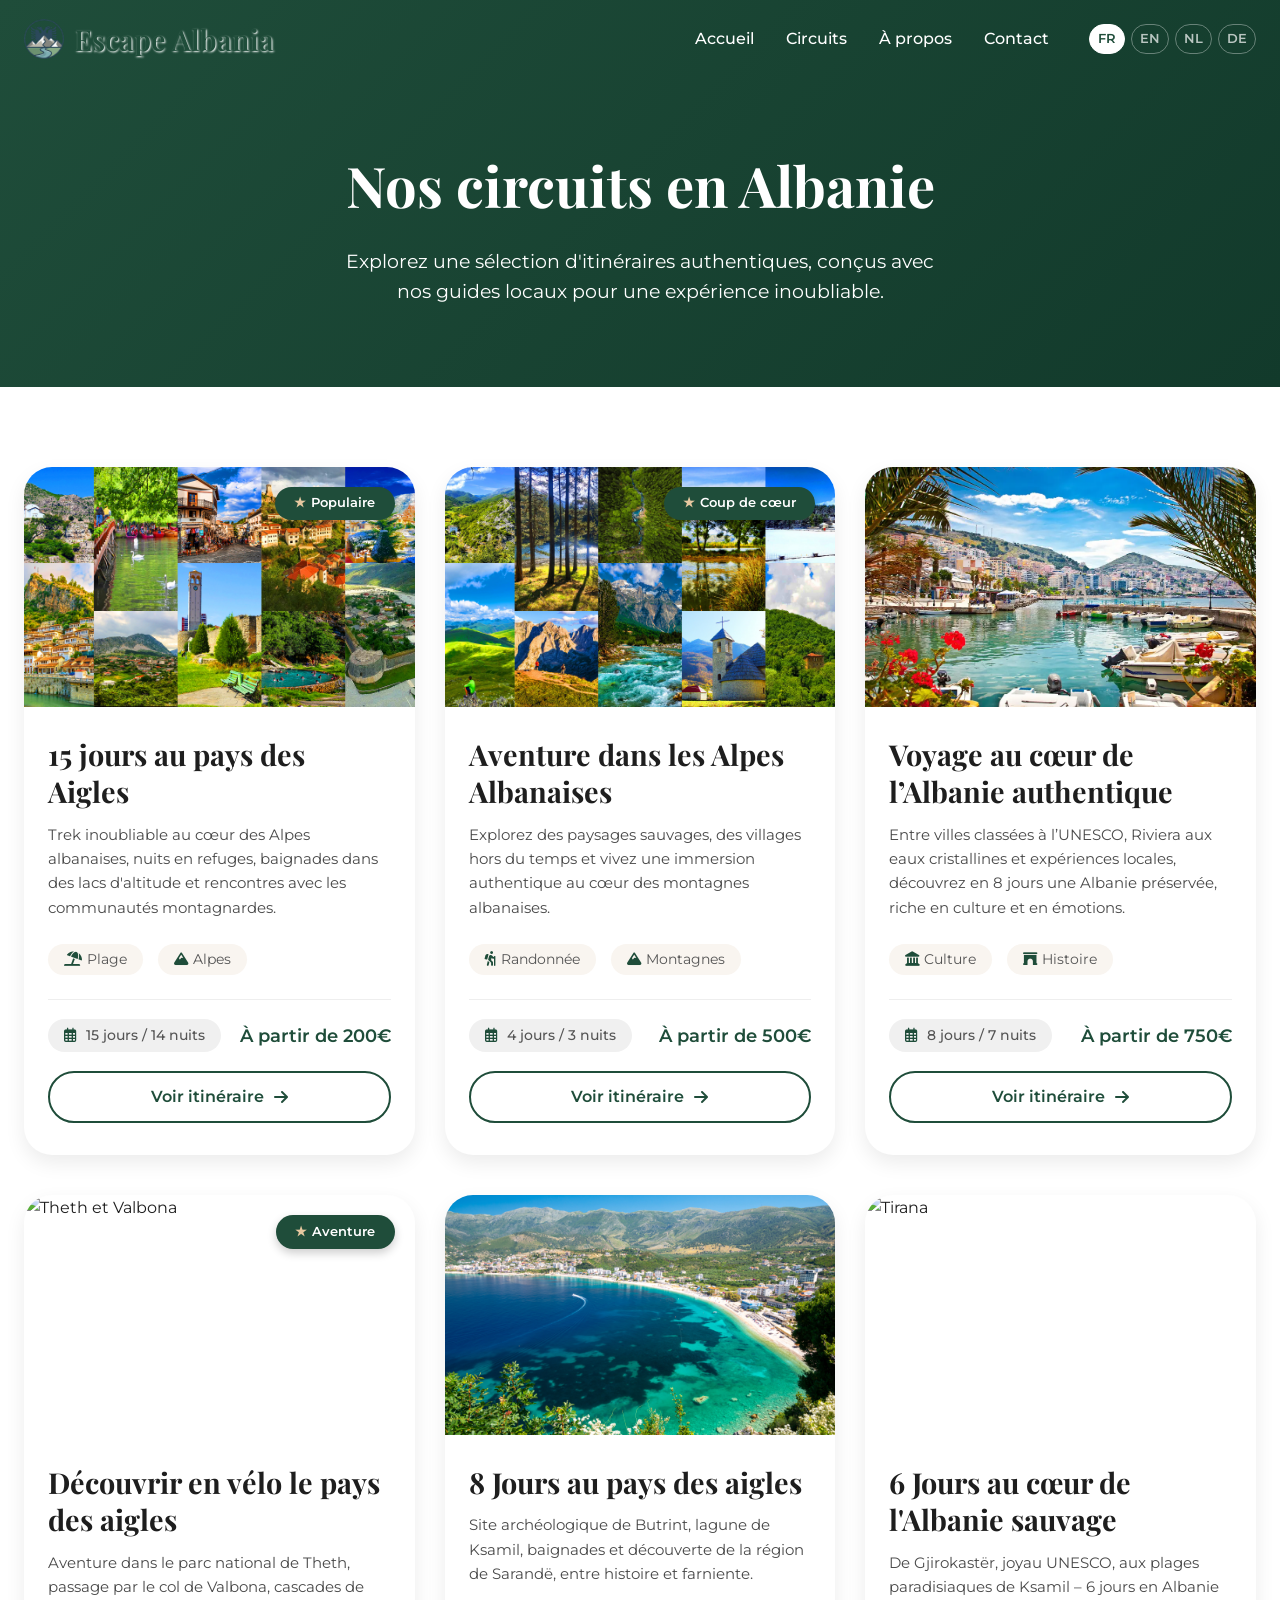
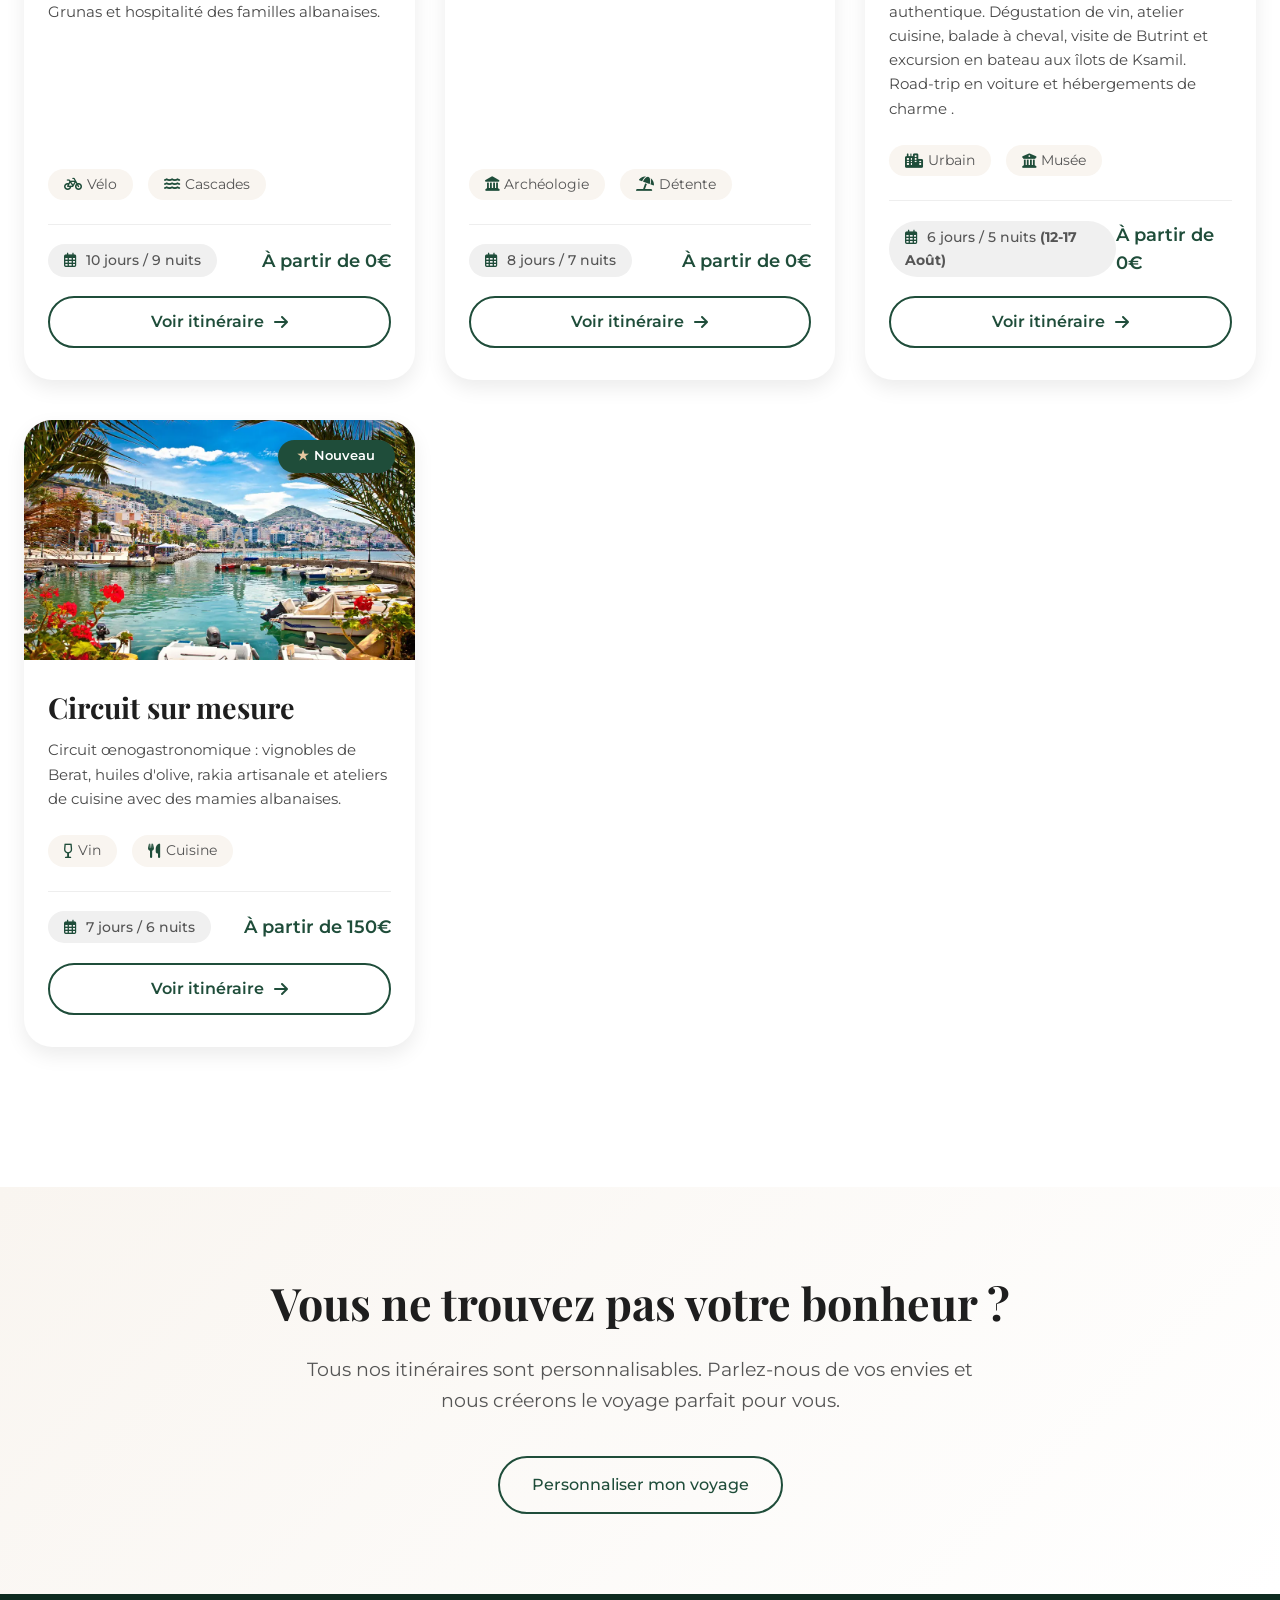
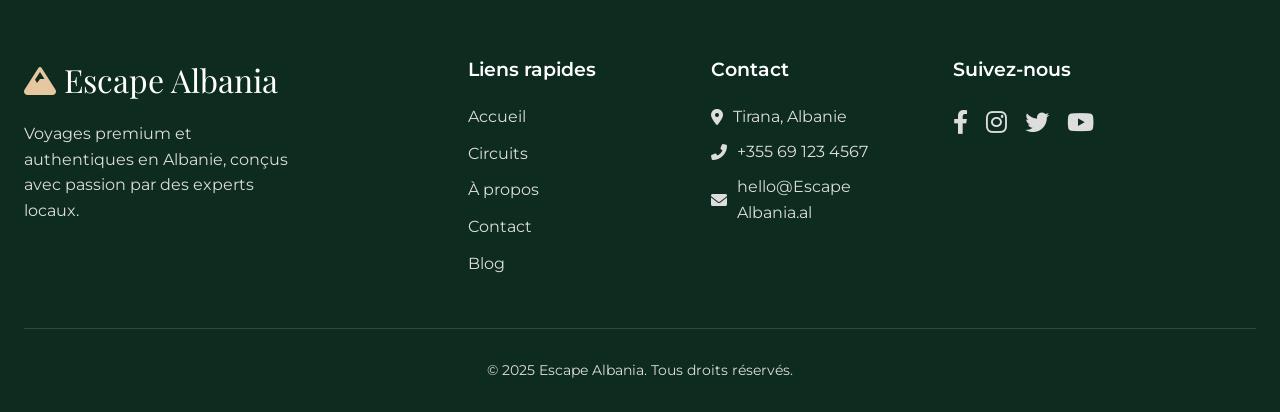
==== tours.html @ 84c11a6c "Add files via upload" ====
<!DOCTYPE html>
<html lang="fr">
<head>
  <meta charset="UTF-8">
  <meta name="viewport" content="width=device-width, initial-scale=1.0">
  <title>Tous nos circuits | Escape Albania</title>
  <link rel="icon" type="image/x-icon" href="assets/icons/logo.png">
  <meta name="description" content="Découvrez tous les circuits Escape Albania : Alpes albanaises, riviera, trésors UNESCO, et itinéraires sur mesure.">
  <!-- Google Fonts -->
  <link rel="preconnect" href="https://fonts.googleapis.com">
  <link rel="preconnect" href="https://fonts.gstatic.com" crossorigin>
  <link href="https://fonts.googleapis.com/css2?family=Playfair+Display:wght@400;500;700&family=Montserrat:wght@300;400;500;600&display=swap" rel="stylesheet">
  <!-- Font Awesome -->
  <link rel="stylesheet" href="https://cdnjs.cloudflare.com/ajax/libs/font-awesome/6.0.0-beta3/css/all.min.css">
  <!-- CSS kryesore per navbar dhe footer -->
  <link rel="stylesheet" href="css/style.css">
  <!-- CSS specifike per faqen e tours -->
  <link rel="stylesheet" href="css/tours.css">
</head>
<body>
  <!-- NAVBAR (identike me faqen kryesore) -->
  <header class="navbar js-navbar">
    <div class="navbar__container">
      <div class="navbar__logo">
        <img src="assets/icons/logo.png" alt="Logo Escape Albania" class="navbar__logo-img">
        <a href="index.html" class="navbar__name">Escape Albania</a>
      </div>

      <!-- Hamburger (mobile) -->
      <button class="navbar__hamburger js-hamburger" aria-label="Menu" aria-expanded="false">
        <span class="navbar__hamburger-line"></span>
        <span class="navbar__hamburger-line"></span>
        <span class="navbar__hamburger-line"></span>
      </button>

      <!-- Collapsible menu -->
      <div class="navbar__collapse js-nav-collapse">
        <nav class="navbar__center" aria-label="Navigation principale">
          <ul class="navbar__menu">
            <li><a href="index.html" class="navbar__link">Accueil</a></li>
            <li><a href="tours.html" class="navbar__link active">Circuits</a></li>
            <li><a href="index.html#about" class="navbar__link">À propos</a></li>
            <li><a href="index.html#contact" class="navbar__link">Contact</a></li>
          </ul>
        </nav>

        <div class="navbar__right">
          <div class="navbar__lang">
            <span class="lang-switcher__item active">FR</span>
            <span class="lang-switcher__item">EN</span>
            <span class="lang-switcher__item">NL</span>
            <span class="lang-switcher__item">DE</span>
          </div>
        </div>
      </div>
    </div>
  </header>

  <main>
    <!-- Page Header - Hero i vogel per faqen e tours -->
    <div class="page-header">
      <div class="container">
        <h1>Nos circuits en Albanie</h1>
        <p>Explorez une sélection d'itinéraires authentiques, conçus avec nos guides locaux pour une expérience inoubliable.</p>
      </div>
    </div>

    <!-- Tours Grid - Te gjitha circuitet -->
    <section class="tours-section">
      <div class="container">
        <div class="tours-grid">
          
          <!-- Circuit 1 -->
          <article class="tour-card">
            <div class="tour-card__image">
              <img src="assets/images/card1.jpg" alt="Alpes albanaises" loading="lazy">
              <div class="tour-card__badge">Populaire</div>
            </div>
            <div class="tour-card__content">
              <h2 class="tour-card__title">15 jours au pays des Aigles</h2>
              <p class="tour-card__desc">Trek inoubliable au cœur des Alpes albanaises, nuits en refuges, baignades dans des lacs d'altitude et rencontres avec les communautés montagnardes.</p>
              <div class="tour-card__features">
                <span><i class="fas fa-umbrella-beach"></i> Plage</span>
                <span><i class="fas fa-mountain"></i> Alpes</span>
              </div>
              <div class="tour-card__meta">
                <span class="tour-card__duration"><i class="far fa-calendar-alt"></i> 15 jours / 14 nuits</span>
                <span class="tour-card__price">À partir de 200€</span>
              </div>
              <a href="tours-details/15jour.html" class="tour-card__btn">
                Voir itinéraire <i class="fas fa-arrow-right"></i>
              </a>
            </div>
          </article>

          <!-- Circuit 2 -->
          <article class="tour-card">
            <div class="tour-card__image">
              <img src="assets/images/card2.jpg" alt="Riviera albanaise" loading="lazy">
              <div class="tour-card__badge">Coup de cœur</div>
            </div>
            <div class="tour-card__content">
              <h2 class="tour-card__title">Aventure dans les Alpes Albanaises</h2>
              <p class="tour-card__desc">Explorez des paysages sauvages, des villages hors du temps et vivez une immersion authentique au cœur des montagnes albanaises.</p>
              <div class="tour-card__features">
                <span><i class="fas fa-hiking"></i> Randonnée</span>
                <span><i class="fas fa-mountain"></i> Montagnes</span>
              </div>
              <div class="tour-card__meta">
                <span class="tour-card__duration"><i class="far fa-calendar-alt"></i> 4 jours / 3 nuits</span>
                <span class="tour-card__price">À partir de 500€</span>
              </div>
              <a href="/tours-details/4jour.html" class="tour-card__btn">
                Voir itinéraire <i class="fas fa-arrow-right"></i>
              </a>
            </div>
          </article>

          <!-- Circuit 3 -->
          <article class="tour-card">
            <div class="tour-card__image">
              <img src="assets/images/card3.webp" alt="Berat UNESCO" loading="lazy">
            </div>
            <div class="tour-card__content">
              <h2 class="tour-card__title">Voyage au cœur de l’Albanie authentique</h2>
              <p class="tour-card__desc">Entre villes classées à l’UNESCO, Riviera aux eaux cristallines et
                    expériences locales, découvrez en 8 jours une Albanie préservée, riche en culture et en
                    émotions.</p>
              <div class="tour-card__features">
                <span><i class="fas fa-landmark"></i> Culture</span>
                <span><i class="fas fa-archway"></i> Histoire</span>
              </div>
              <div class="tour-card__meta">
                <span class="tour-card__duration"><i class="far fa-calendar-alt"></i> 8 jours / 7 nuits</span>
                <span class="tour-card__price">À partir de 750€</span>
              </div>
              <a href="/tours-details/8jour.html" class="tour-card__btn">
                Voir itinéraire <i class="fas fa-arrow-right"></i>
              </a>
            </div>
          </article>

          <!-- Circuit 4 -->
          <article class="tour-card">
            <div class="tour-card__image">
              <img src="https://albaniaturism.com/wp-content/uploads/2025/08/Albania-Cycling-Tours-1.webp" alt="Theth et Valbona" loading="lazy">
              <div class="tour-card__badge">Aventure</div>
            </div>
            <div class="tour-card__content">
              <h2 class="tour-card__title">Découvrir en vélo le pays des aigles</h2>
              <p class="tour-card__desc">Aventure dans le parc national de Theth, passage par le col de Valbona, cascades de Grunas et hospitalité des familles albanaises.</p>
              <div class="tour-card__features">
                <span><i class="fas fa-bicycle"></i> Vélo</span>
                <span><i class="fas fa-water"></i> Cascades</span>
              </div>
              <div class="tour-card__meta">
                <span class="tour-card__duration"><i class="far fa-calendar-alt"></i> 10 jours / 9 nuits</span>
                <span class="tour-card__price">À partir de 0€</span>
              </div>
              <a href="/tours-details/10jour-velo.html" class="tour-card__btn">
                Voir itinéraire <i class="fas fa-arrow-right"></i>
              </a>
            </div>
          </article>

          <!-- Circuit 5 -->
          <article class="tour-card">
            <div class="tour-card__image">
              <img src="assets/images/albania-header.jpg" alt="Butrint" loading="lazy">
            </div>
            <div class="tour-card__content">
              <h2 class="tour-card__title">8 Jours au pays des aigles</h2>
              <p class="tour-card__desc">Site archéologique de Butrint, lagune de Ksamil, baignades et découverte de la région de Sarandë, entre histoire et farniente.</p>
              <div class="tour-card__features">
                <span><i class="fas fa-landmark"></i> Archéologie</span>
                <span><i class="fas fa-umbrella-beach"></i> Détente</span>
              </div>
              <div class="tour-card__meta">
                <span class="tour-card__duration"><i class="far fa-calendar-alt"></i> 8 jours / 7 nuits</span>
                <span class="tour-card__price">À partir de 0€</span>
              </div>
              <a href="/tours-details/8jours-aigles.html" class="tour-card__btn">
                Voir itinéraire <i class="fas fa-arrow-right"></i>
              </a>
            </div>
          </article>

          <!-- Circuit 6 -->
          <article class="tour-card">
            <div class="tour-card__image">
              <img src="https://images.unsplash.com/photo-1614095282369-38e7ae9a9077?ixlib=rb-4.0.3&auto=format&fit=crop&w=2070&q=80" alt="Tirana" loading="lazy">
            </div>
            <div class="tour-card__content">
              <h2 class="tour-card__title">6 Jours au cœur de l'Albanie sauvage</h2>
              <p class="tour-card__desc">De Gjirokastër, joyau UNESCO, aux plages paradisiaques de Ksamil – 6 jours en Albanie authentique. Dégustation de vin, atelier cuisine, balade à cheval, visite de Butrint et excursion en bateau aux îlots de Ksamil. Road-trip en voiture et hébergements de charme .</p>
              <div class="tour-card__features">
                <span><i class="fas fa-city"></i> Urbain</span>
                <span><i class="fas fa-museum"></i> Musée</span>
              </div>
              <div class="tour-card__meta">
                <span class="tour-card__duration"><i class="far fa-calendar-alt"></i> 6 jours / 5 nuits <strong>(12-17 Août)</strong></span>
                <span class="tour-card__price">À partir de 0€</span>
              </div>
              <a href="/tours-details/6jours-savuage.html" class="tour-card__btn">
                Voir itinéraire <i class="fas fa-arrow-right"></i>
              </a>
            </div>
          </article>

          <!-- Circuit 7  -->
          <article class="tour-card">
            <div class="tour-card__image">
              <img src="assets/images/card3.webp" alt="Gastronomie albanaise" loading="lazy">
              <div class="tour-card__badge">Nouveau</div>
            </div>
            <div class="tour-card__content">
              <h2 class="tour-card__title">Circuit sur mesure</h2>
              <p class="tour-card__desc">Circuit œnogastronomique : vignobles de Berat, huiles d'olive, rakia artisanale et ateliers de cuisine avec des mamies albanaises.</p>
              <div class="tour-card__features">
                <span><i class="fas fa-wine-glass-alt"></i> Vin</span>
                <span><i class="fas fa-utensils"></i> Cuisine</span>
              </div>
              <div class="tour-card__meta">
                <span class="tour-card__duration"><i class="far fa-calendar-alt"></i> 7 jours / 6 nuits</span>
                <span class="tour-card__price">À partir de 150€</span>
              </div>
              <a href="/tours-details/13jours.html" class="tour-card__btn">
                Voir itinéraire <i class="fas fa-arrow-right"></i>
              </a>
            </div>
          </article>
      </div>
    </section>

    <!-- CTA Section -->
    <section class="cta-section">
      <div class="container">
        <h2>Vous ne trouvez pas votre bonheur ?</h2>
        <p>Tous nos itinéraires sont personnalisables. Parlez-nous de vos envies et nous créerons le voyage parfait pour vous.</p>
        <div class="cta-buttons">
          <a href="#" class="btn btn--outline-dark">Personnaliser mon voyage</a>
        </div>
      </div>
    </section>
  </main>

  <!-- FOOTER -->
  <footer class="footer">
    <div class="container">
      <div class="footer__grid">
        <div class="footer__col">
          <div class="footer__brand">
            <i class="fas fa-mountain"></i> Escape Albania
          </div>
          <p class="footer__desc">Voyages premium et authentiques en Albanie, conçus avec passion par des experts locaux.</p>
        </div>
        <div class="footer__col">
          <h4 class="footer__title">Liens rapides</h4>
          <ul class="footer__links">
            <li><a href="index.html">Accueil</a></li>
            <li><a href="tours.html">Circuits</a></li>
            <li><a href="index.html#about">À propos</a></li>
            <li><a href="index.html#contact">Contact</a></li>
            <li><a href="#">Blog</a></li>
          </ul>
        </div>
        <div class="footer__col">
          <h4 class="footer__title">Contact</h4>
          <address>
            <p><i class="fas fa-map-marker-alt"></i> Tirana, Albanie</p>
            <p><i class="fas fa-phone-alt"></i> +355 69 123 4567</p>
            <p><i class="fas fa-envelope"></i> hello@Escape Albania.al</p>
          </address>
        </div>
        <div class="footer__col">
          <h4 class="footer__title">Suivez-nous</h4>
          <div class="footer__social">
            <a href="#" aria-label="Facebook"><i class="fab fa-facebook-f"></i></a>
            <a href="#" aria-label="Instagram"><i class="fab fa-instagram"></i></a>
            <a href="#" aria-label="Twitter"><i class="fab fa-twitter"></i></a>
            <a href="#" aria-label="YouTube"><i class="fab fa-youtube"></i></a>
          </div>
        </div>
      </div>
      <div class="footer__bottom">
        <p>&copy; 2025 Escape Albania. Tous droits réservés.</p>
      </div>
    </div>
  </footer>

  <script src="js/script.js"></script>
  <script>
    // Filter functionality
    document.querySelectorAll('.filter-btn').forEach(btn => {
      btn.addEventListener('click', function() {
        document.querySelectorAll('.filter-btn').forEach(b => b.classList.remove('active'));
        this.classList.add('active');
        
        
      });
    });
  </script>
</body>
</html>
---- css/style.css ----
/* css/style.css */

/* -------------------- VARIABLES & RESET -------------------- */
:root {
  --primary-dark: #1f4d3a;
  --accent-soft: #e6c8a0;
  --bg-light: #f9f5f0;
  --text-dark: #1e1e1e;
  --text-light: #ffffff;
  --overlay: rgba(0, 0, 0, 0.45);
  --shadow-sm: 0 8px 20px rgba(0, 0, 0, 0.08);
  --shadow-hover: 0 15px 30px rgba(0, 0, 0, 0.15);
  --font-serif: 'Playfair Display', serif;
  --font-sans: 'Montserrat', sans-serif;
  --transition: all 0.25s ease;
}

* {
  margin: 0;
  padding: 0;
  box-sizing: border-box;
}

html {
  scroll-behavior: smooth;
  font-size: 16px;
}

body {
  font-family: var(--font-sans);
  color: var(--text-dark);
  line-height: 1.6;
  background-color: #fff;
}

/* -------------------- UTILS -------------------- */
.container {
  max-width: 1280px;
  margin: 0 auto;
  padding: 0 24px;
}

.section {
  padding: 80px 0;
}
@media (max-width: 768px) {
  .section {
    padding: 60px 0;
  }
}

.section__title {
  font-family: var(--font-serif);
  font-size: 2.5rem;
  font-weight: 600;
  letter-spacing: -0.02em;
  text-align: center;
  margin-bottom: 3rem;
  color: var(--text-dark);
}
.section__title--light {
  color: var(--text-light);
}
.section--beige {
  background-color: var(--bg-light);
}
.section--dark {
  background-color: var(--primary-dark);
  color: var(--text-light);
}

.btn {
  display: inline-block;
  font-weight: 500;
  font-size: 1rem;
  padding: 0.9rem 2rem;
  border-radius: 40px;
  text-decoration: none;
  transition: var(--transition);
  cursor: pointer;
  border: 2px solid transparent;
  text-align: center;
}
.btn--primary {
  background-color: var(--primary-dark);
  color: white;
}
.btn--primary:hover {
  background-color: #13123a;
  transform: translateY(-2px);
  box-shadow: var(--shadow-sm);
}
.btn--outline-light {
  background: transparent;
  border-color: rgba(255,255,255,0.7);
  color: white;
}
.btn--outline-light:hover {
  background: white;
  color: var(--primary-dark);
  border-color: white;
}
.btn--outline-dark {
  background: transparent;
  border: 2px solid var(--primary-dark);
  color: var(--primary-dark);
}
.btn--outline-dark:hover {
  background: var(--primary-dark);
  color: white;
}
.btn--small {
  padding: 0.5rem 1.4rem;
  font-size: 0.9rem;
}

.sr-only {
  position: absolute;
  width: 1px;
  height: 1px;
  padding: 0;
  margin: -1px;
  overflow: hidden;
}

/* -------------------- NAVBAR -------------------- */
.navbar {
  position: fixed;
  top: 0;
  left: 0;
  width: 100%;
  z-index: 1000;
  padding: 1rem 0;
  transition: background 0.3s ease, box-shadow 0.3s ease;
  background: transparent;
}
.navbar.scrolled {
  background: white;
  box-shadow: 0 4px 20px rgba(0,0,0,0.08);
}
.navbar.scrolled .navbar__logo,
.navbar.scrolled .navbar__link,
.navbar.scrolled .lang-switcher__item {
  color: var(--text-dark);
}
.navbar.scrolled .lang-switcher__item.active {
  border-color: var(--primary-dark);
  color: var(--primary-dark);
}
.navbar.scrolled .btn--small {
  background: var(--primary-dark);
  color: white;
}
.navbar.scrolled .btn--small:hover {
  background: #123a2b;
}

.navbar__container {
  display: flex;
  align-items: center;
  justify-content: space-between;
  max-width: 1280px;
  margin: 0 auto;
  padding: 0 24px;
}

.navbar__logo {
  display: flex;
  align-items: center;
  gap: 10px;
  font-family: var(--font-serif);
  font-size: 1.8rem;
  font-weight: 600;
  color: white;
}
.navbar__logo i {
  font-size: 2rem;
  color: var(--accent-soft);
}

.navbar__logo-img {
  width: 40px;
  height: 40px;
}

.navbar__name {
  color: #1f4d3a;
  text-shadow: #ffffff 1px 1px 2px;
  text-decoration: none;
  transition: color 0.2s;
}

.navbar__collapse {
  display: flex;
  align-items: center;
  flex: 1;
  justify-content: flex-end;
  gap: 2.5rem;
}

.navbar__center {
  margin-left: auto;
}

.navbar__menu {
  display: flex;
  gap: 2rem;
  list-style: none;
}
.navbar__link {
  text-decoration: none;
  font-weight: 500;
  color: white;
  transition: color 0.2s;
  font-size: 1rem;
}
.navbar__link:hover {
  color: var(--accent-soft);
}

.navbar__right {
  display: flex;
  align-items: center;
  gap: 1.5rem;
}
.navbar__lang {
  display: flex;
  gap: 6px;
}
.lang-switcher__item {
  font-size: 0.8rem;
  font-weight: 600;
  padding: 4px 8px;
  border-radius: 30px;
  background: transparent;
  border: 1px solid rgba(255,255,255,0.5);
  color: white;
  cursor: default;
  transition: 0.2s;
}
.lang-switcher__item.active {
  background: white;
  border-color: white;
  color: var(--primary-dark);
}
.navbar__lang .lang-switcher__item:not(.active) {
  opacity: 0.7;
}
.navbar__lang .lang-switcher__item:not(.active):hover {
  opacity: 1;
  border-color: white;
}

/* Hamburger (mobile) */
.navbar__hamburger {
  display: none;
  flex-direction: column;
  justify-content: space-between;
  width: 30px;
  height: 21px;
  background: transparent;
  border: none;
  cursor: pointer;
  z-index: 1100;
}
.navbar__hamburger-line {
  width: 100%;
  height: 3px;
  background: white;
  border-radius: 10px;
  transition: 0.2s;
}
.navbar.scrolled .navbar__hamburger-line {
  background: var(--text-dark);
}

/* Mobile styles */
@media (max-width: 900px) {
  .navbar__hamburger {
    display: flex;
  }
  .navbar__collapse {
    position: absolute;
    top: 100%;
    left: 0;
    width: 100%;
    background: white;
    flex-direction: column;
    padding: 2rem;
    gap: 2rem;
    box-shadow: 0 20px 30px rgba(0,0,0,0.1);
    display: none;
  }
  .navbar__collapse.open {
    display: flex;
  }
  .navbar__center {
    margin-left: 0;
    width: 100%;
  }
  .navbar__menu {
    flex-direction: column;
    align-items: center;
    gap: 1.2rem;
  }
  .navbar__link {
    color: var(--text-dark);
    font-size: 1.2rem;
  }
  .navbar__right {
    flex-direction: column;
    width: 100%;
  }
  .lang-switcher__item {
    color: var(--text-dark);
    border-color: var(--text-dark);
  }
  .lang-switcher__item.active {
    background: var(--primary-dark);
    color: white;
    border-color: var(--primary-dark);
  }
  .navbar.scrolled .navbar__hamburger-line {
    background: var(--text-dark);
  }
}

/* -------------------- HERO -------------------- */
.hero {
  position: relative;
  height: 100vh;
  display: flex;
  flex-direction: column;
  color: white;
  overflow: hidden;
}
.hero__background {
  position: absolute;
  top: 0;
  left: 0;
  width: 100%;
  height: 100%;
  z-index: 0;
}
.hero__background video {
  width: 100%;
  height: 100%;
  object-fit: cover;
}
.hero__overlay {
  position: absolute;
  top: 0;
  left: 0;
  width: 100%;
  height: 100%;
  background: var(--overlay);
  z-index: 1;
}
.hero__content {
  position: relative;
  z-index: 2;
  flex: 1;
  display: flex;
  flex-direction: column;
  justify-content: center;
  align-items: center;
  text-align: center;
  padding: 0 1rem;
}
.hero__heading-wrapper {
  display: flex;
  align-items: center;
  gap: 1.5rem;
  max-width: 1000px;
  margin-bottom: 1.5rem;
  width: 100%;
}
.hero__heading-wrapper::before,
.hero__heading-wrapper::after {
  content: '';
  flex: 1;
  height: 2px;
  background: var(--accent-soft);
}
.hero__title {
  font-family: var(--font-serif);
  font-size: clamp(2.2rem, 8vw, 5rem);
  font-weight: 700;
  line-height: 1.2;
  margin: 0 0.2rem;
}
.hero__subtitle-pill {
  padding: 65px;
  margin-bottom: 2rem;
  font-size: 1.1rem;
}
.hero__buttons {
  display: flex;
  gap: 1.5rem;
  flex-wrap: wrap;
  justify-content: center;
}
.hero__scroll {
  position: absolute;
  bottom: 30px;
  left: 50%;
  transform: translateX(-50%);
  color: white;
  font-size: 2rem;
  animation: bounce 2s infinite;
}
@keyframes bounce {
  0%, 20%, 50%, 80%, 100% { transform: translateX(-50%) translateY(0); }
  40% { transform: translateX(-50%) translateY(-15px); }
  60% { transform: translateX(-50%) translateY(-7px); }
}

/* -------------------- FEATURES CARDS -------------------- */
.features__grid {
  display: grid;
  grid-template-columns: repeat(4, 1fr);
  gap: 30px;
}
.feature-card {
  background: white;
  padding: 2rem 1.5rem;
  border-radius: 24px;
  text-align: center;
  box-shadow: var(--shadow-sm);
  transition: var(--transition);
}
.feature-card:hover {
  transform: translateY(-8px);
  box-shadow: var(--shadow-hover);
}
.feature-card__icon {
  font-size: 2.8rem;
  color: var(--primary-dark);
  margin-bottom: 1.2rem;
}
.feature-card__title {
  font-family: var(--font-serif);
  font-size: 1.3rem;
  margin-bottom: 0.5rem;
}
.feature-card__desc {
  font-size: 0.95rem;
  color: #4a4a4a;
}
@media (max-width: 1024px) {
  .features__grid {
    grid-template-columns: repeat(2, 1fr);
  }
}
@media (max-width: 600px) {
  .features__grid {
    grid-template-columns: 1fr;
  }
}

/* -------------------- TOURS CARDS -------------------- */
.tours__grid {
  display: grid;
  grid-template-columns: repeat(3, 1fr);
  gap: 30px;
  margin-bottom: 3rem;
}
.tour-card {
  background: white;
  border-radius: 28px;
  overflow: hidden;
  box-shadow: var(--shadow-sm);
  transition: var(--transition);
}
.tour-card:hover {
  transform: translateY(-8px);
  box-shadow: var(--shadow-hover);
}
.tour-card__image {
  height: 220px;
  overflow: hidden;
}
.tour-card__image img {
  width: 100%;
  height: 100%;
  object-fit: cover;
  transition: transform 0.6s;
}
.tour-card:hover .tour-card__image img {
  transform: scale(1.07);
}
.tour-card__content {
  padding: 1.5rem;
}
.tour-card__title {
  font-family: var(--font-serif);
  font-size: 1.4rem;
  margin-bottom: 0.4rem;
}
.tour-card__desc {
  color: #4a4a4a;
  margin-bottom: 1rem;
  font-size: 0.95rem;
}
.tour-card__meta {
  display: flex;
  justify-content: space-between;
  align-items: center;
  font-size: 0.95rem;
}
.tour-card__meta i {
  color: var(--primary-dark);
  margin-right: 5px;
}
.tour-card__link {
  text-decoration: none;
  font-weight: 600;
  color: var(--primary-dark);
  transition: gap 0.2s;
  display: inline-flex;
  align-items: center;
  gap: 5px;
}
.tour-card__link:hover {
  gap: 10px;
}
.tours__cta {
  text-align: center;
}
@media (max-width: 1024px) {
  .tours__grid {
    grid-template-columns: repeat(2, 1fr);
  }
}
@media (max-width: 600px) {
  .tours__grid {
    grid-template-columns: 1fr;
  }
}

/* -------------------- WHY ALBANIA -------------------- */
.why-albania__grid {
  display: grid;
  grid-template-columns: 1fr 1fr;
  gap: 50px;
  align-items: center;
}
.why-albania__list {
  list-style: none;
  margin-top: 2rem;
}
.why-albania__list li {
  font-size: 1.3rem;
  margin-bottom: 1rem;
  display: flex;
  align-items: center;
  gap: 12px;
}
.why-albania__list i {
  color: var(--accent-soft);
  font-size: 1.6rem;
}
.why-albania__media img {
  width: 100%;
  border-radius: 40px;
  box-shadow: 0 20px 30px rgba(0,0,0,0.3);
}
@media (max-width: 768px) {
  .why-albania__grid {
    grid-template-columns: 1fr;
    gap: 30px;
  }
}

/* -------------------- CTA -------------------- */
.cta {
  text-align: center;
  background: var(--bg-light);
}
.cta__subtitle {
  font-size: 1.3rem;
  margin: 0.5rem 0 2rem;
  color: #2e2e2e;
}
.cta__buttons {
  display: flex;
  gap: 1.5rem;
  justify-content: center;
  flex-wrap: wrap;
}

/* -------------------- FOOTER -------------------- */
.footer {
  background: #0e2b20;
  color: #ddd;
  padding: 60px 0 30px;
}
.footer__grid {
  display: grid;
  grid-template-columns: 2fr 1fr 1fr 1.5fr;
  gap: 40px;
  margin-bottom: 40px;
}
.footer__brand {
  font-family: var(--font-serif);
  font-size: 2rem;
  color: white;
  margin-bottom: 1rem;
}
.footer__brand i {
  color: var(--accent-soft);
}
.footer__desc {
  line-height: 1.6;
  max-width: 280px;
}
.footer__title {
  color: white;
  font-size: 1.2rem;
  margin-bottom: 1.2rem;
  font-weight: 600;
}
.footer__links {
  list-style: none;
}
.footer__links li {
  margin-bottom: 0.7rem;
}
.footer__links a {
  color: #ddd;
  text-decoration: none;
  transition: color 0.2s;
}
.footer__links a:hover {
  color: var(--accent-soft);
}
.footer address p {
  margin-bottom: 0.6rem;
  font-style: normal;
  display: flex;
  align-items: center;
  gap: 10px;
}
.footer__social {
  display: flex;
  gap: 18px;
  font-size: 1.5rem;
}
.footer__social a {
  color: #ddd;
  transition: 0.2s;
}
.footer__social a:hover {
  color: var(--accent-soft);
  transform: translateY(-3px);
}
.footer__bottom {
  border-top: 1px solid #2d4a3c;
  padding-top: 30px;
  text-align: center;
  font-size: 0.9rem;
}
@media (max-width: 1024px) {
  .footer__grid {
    grid-template-columns: repeat(2, 1fr);
  }
}
@media (max-width: 600px) {
  .footer__grid {
    grid-template-columns: 1fr;
  }
}
---- css/tours.css ----
/* css/tours.css - Stylesheet for tours.html */

/* -------------------- VARIABLES -------------------- */
:root {
  --primary-dark: #1f4d3a;
  --accent-soft: #e6c8a0;
  --bg-light: #f9f5f0;
  --text-dark: #1e1e1e;
  --text-light: #ffffff;
  --shadow-sm: 0 8px 20px rgba(0, 0, 0, 0.08);
  --shadow-hover: 0 15px 30px rgba(0, 0, 0, 0.15);
  --font-serif: 'Playfair Display', serif;
  --font-sans: 'Montserrat', sans-serif;
  --transition: all 0.25s ease;
}

/* -------------------- PAGE HEADER -------------------- */
.page-header {
  background: linear-gradient(135deg, var(--primary-dark) 0%, #123a2b 100%);
  padding: 140px 0 80px;
  color: white;
  text-align: center;
  margin-bottom: 20px;
  position: relative;
  overflow: hidden;
}

.page-header::before {
  content: '';
  position: absolute;
  top: 0;
  left: 0;
  right: 0;
  bottom: 0;
  background: url('https://www.albaniatourism.org/wp-content/uploads/2024/07/North-Albania-cities.jpg');
  opacity: 0.5;
}

.page-header h1 {
  font-family: var(--font-serif);
  font-size: 3.5rem;
  margin-bottom: 1rem;
  color: white;
  position: relative;
  animation: fadeInDown 0.8s ease;
}

.page-header p {
  font-size: 1.2rem;
  max-width: 600px;
  margin: 0 auto;
  opacity: 0.9;
  color: white;
  position: relative;
  animation: fadeInUp 0.8s ease 0.2s both;
}

@keyframes fadeInDown {
  from {
    opacity: 0;
    transform: translateY(-30px);
  }
  to {
    opacity: 1;
    transform: translateY(0);
  }
}

@keyframes fadeInUp {
  from {
    opacity: 0;
    transform: translateY(30px);
  }
  to {
    opacity: 1;
    transform: translateY(0);
  }
}

/* -------------------- FILTERS -------------------- */
.tour-filters {
  display: flex;
  justify-content: center;
  gap: 15px;
  flex-wrap: wrap;
  margin: 40px 0 50px;
  padding: 0 20px;
}

.filter-btn {
  background: transparent;
  border: 2px solid #e0e0e0;
  padding: 0.6rem 2rem;
  border-radius: 40px;
  font-weight: 500;
  cursor: pointer;
  transition: var(--transition);
  color: #555;
  font-family: var(--font-sans);
  font-size: 0.95rem;
}

.filter-btn.active,
.filter-btn:hover {
  background: var(--primary-dark);
  border-color: var(--primary-dark);
  color: white;
  transform: translateY(-2px);
  box-shadow: var(--shadow-sm);
}

/* -------------------- TOURS GRID -------------------- */
.tours-section {
  padding: 20px 0 60px;
}

.tours-grid {
  display: grid;
  grid-template-columns: repeat(auto-fill, minmax(340px, 1fr));
  gap: 40px 30px;
  margin: 40px 0;
}

/* Tour Cards */
.tour-card {
  background: white;
  border-radius: 28px;
  overflow: hidden;
  box-shadow: var(--shadow-sm);
  transition: var(--transition);
  display: flex;
  flex-direction: column;
  height: 100%;
  position: relative;
}

.tour-card:hover {
  transform: translateY(-8px);
  box-shadow: var(--shadow-hover);
}

.tour-card__image {
  height: 240px;
  overflow: hidden;
  position: relative;
}

.tour-card__image img {
  width: 100%;
  height: 100%;
  object-fit: cover;
  transition: transform 0.6s;
}

.tour-card:hover .tour-card__image img {
  transform: scale(1.07);
}

.tour-card__badge {
  position: absolute;
  top: 20px;
  right: 20px;
  background: var(--primary-dark);
  color: white;
  padding: 0.4rem 1.2rem;
  border-radius: 30px;
  font-size: 0.8rem;
  font-weight: 600;
  z-index: 2;
  box-shadow: 0 4px 10px rgba(0,0,0,0.2);
}

.tour-card__badge::before {
  content: '★';
  margin-right: 5px;
  color: var(--accent-soft);
}

.tour-card__content {
  padding: 1.8rem 1.5rem 2rem;
  flex: 1;
  display: flex;
  flex-direction: column;
}

.tour-card__title {
  font-family: var(--font-serif);
  font-size: 1.8rem;
  margin-bottom: 0.75rem;
  color: var(--text-dark);
  line-height: 1.3;
}

.tour-card__desc {
  color: #4a4a4a;
  margin-bottom: 1.5rem;
  line-height: 1.6;
  flex: 1;
  font-size: 0.95rem;
}

.tour-card__features {
  display: flex;
  gap: 15px;
  margin-bottom: 1.5rem;
  flex-wrap: wrap;
}

.tour-card__features span {
  background: var(--bg-light);
  padding: 0.3rem 1rem;
  border-radius: 30px;
  font-size: 0.85rem;
  color: #555;
  display: inline-flex;
  align-items: center;
  gap: 5px;
}

.tour-card__features i {
  color: var(--primary-dark);
  font-size: 0.9rem;
}

.tour-card__meta {
  display: flex;
  justify-content: space-between;
  align-items: center;
  border-top: 1px solid #eee;
  padding-top: 1.2rem;
  margin-top: auto;
  margin-bottom: 1.2rem;
}

.tour-card__duration {
  background: #f0f0f0;
  padding: 0.3rem 1rem;
  border-radius: 30px;
  font-size: 0.9rem;
  font-weight: 500;
  color: #555;
}

.tour-card__duration i {
  color: var(--primary-dark);
  margin-right: 5px;
}

.tour-card__price {
  font-weight: 600;
  color: var(--primary-dark);
  font-size: 1.1rem;
}

.tour-card__btn {
  background: transparent;
  border: 2px solid var(--primary-dark);
  color: var(--primary-dark);
  padding: 0.7rem 1.8rem;
  border-radius: 40px;
  font-weight: 600;
  text-decoration: none;
  transition: var(--transition);
  display: inline-flex;
  align-items: center;
  justify-content: center;
  gap: 10px;
  width: 100%;
  font-size: 1rem;
}

.tour-card__btn:hover {
  background: var(--primary-dark);
  color: white;
  gap: 15px;
}

/* -------------------- PAGINATION -------------------- */
.pagination {
  text-align: center;
  margin: 60px 0 40px;
  display: flex;
  justify-content: center;
  gap: 8px;
  flex-wrap: wrap;
}

.pagination a {
  display: inline-flex;
  align-items: center;
  justify-content: center;
  min-width: 45px;
  height: 45px;
  padding: 0 0.8rem;
  border: 2px solid var(--primary-dark);
  border-radius: 45px;
  text-decoration: none;
  color: var(--primary-dark);
  font-weight: 500;
  transition: var(--transition);
}

.pagination a:hover,
.pagination a.active {
  background: var(--primary-dark);
  color: white;
  transform: translateY(-2px);
  box-shadow: var(--shadow-sm);
}

.pagination a i {
  font-size: 0.8rem;
}

/* -------------------- CTA SECTION -------------------- */
.cta-section {
  background: linear-gradient(135deg, var(--bg-light) 0%, #fff 100%);
  padding: 80px 0;
  text-align: center;
  margin-top: 40px;
}

.cta-section h2 {
  font-family: var(--font-serif);
  font-size: 2.8rem;
  margin-bottom: 1rem;
  color: var(--text-dark);
}

.cta-section p {
  font-size: 1.2rem;
  margin-bottom: 2.5rem;
  color: #555;
  max-width: 700px;
  margin-left: auto;
  margin-right: auto;
}

.cta-buttons {
  display: flex;
  gap: 20px;
  justify-content: center;
  flex-wrap: wrap;
}

/* -------------------- RESPONSIVE -------------------- */
@media (max-width: 1024px) {
  .tours-grid {
    grid-template-columns: repeat(2, 1fr);
  }
}

@media (max-width: 768px) {
  .page-header {
    padding: 120px 0 60px;
  }
  
  .page-header h1 {
    font-size: 2.5rem;
  }
  
  .page-header p {
    font-size: 1rem;
    padding: 0 20px;
  }
  
  .tours-grid {
    grid-template-columns: 1fr;
    gap: 30px;
  }
  
  .tour-filters {
    gap: 10px;
  }
  
  .filter-btn {
    padding: 0.5rem 1.2rem;
    font-size: 0.9rem;
  }
  
  .cta-section h2 {
    font-size: 2rem;
  }
  
  .cta-section p {
    font-size: 1rem;
    padding: 0 20px;
  }
}

@media (max-width: 480px) {
  .page-header h1 {
    font-size: 2rem;
  }
  
  .tour-card__title {
    font-size: 1.5rem;
  }
  
  .tour-card__meta {
    flex-direction: column;
    gap: 10px;
    align-items: flex-start;
  }
  
  .pagination a {
    min-width: 40px;
    height: 40px;
  }
}
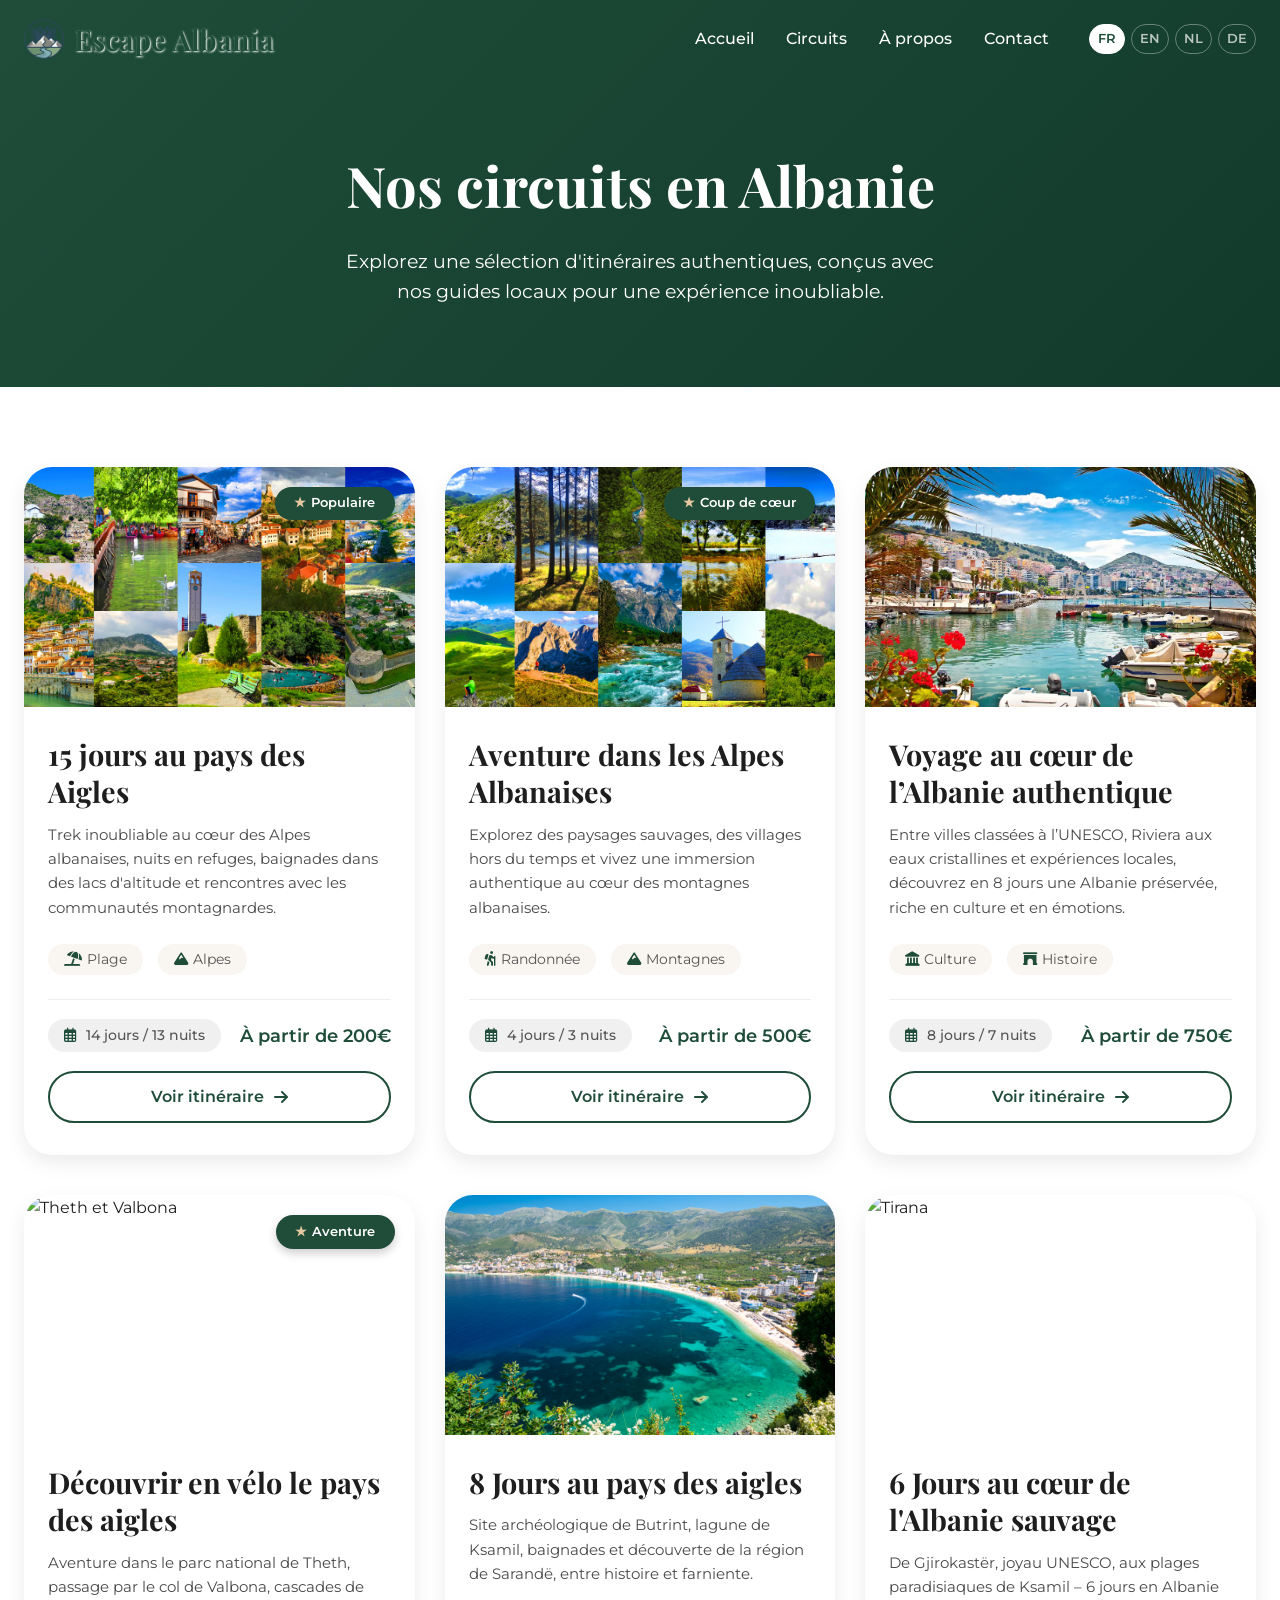
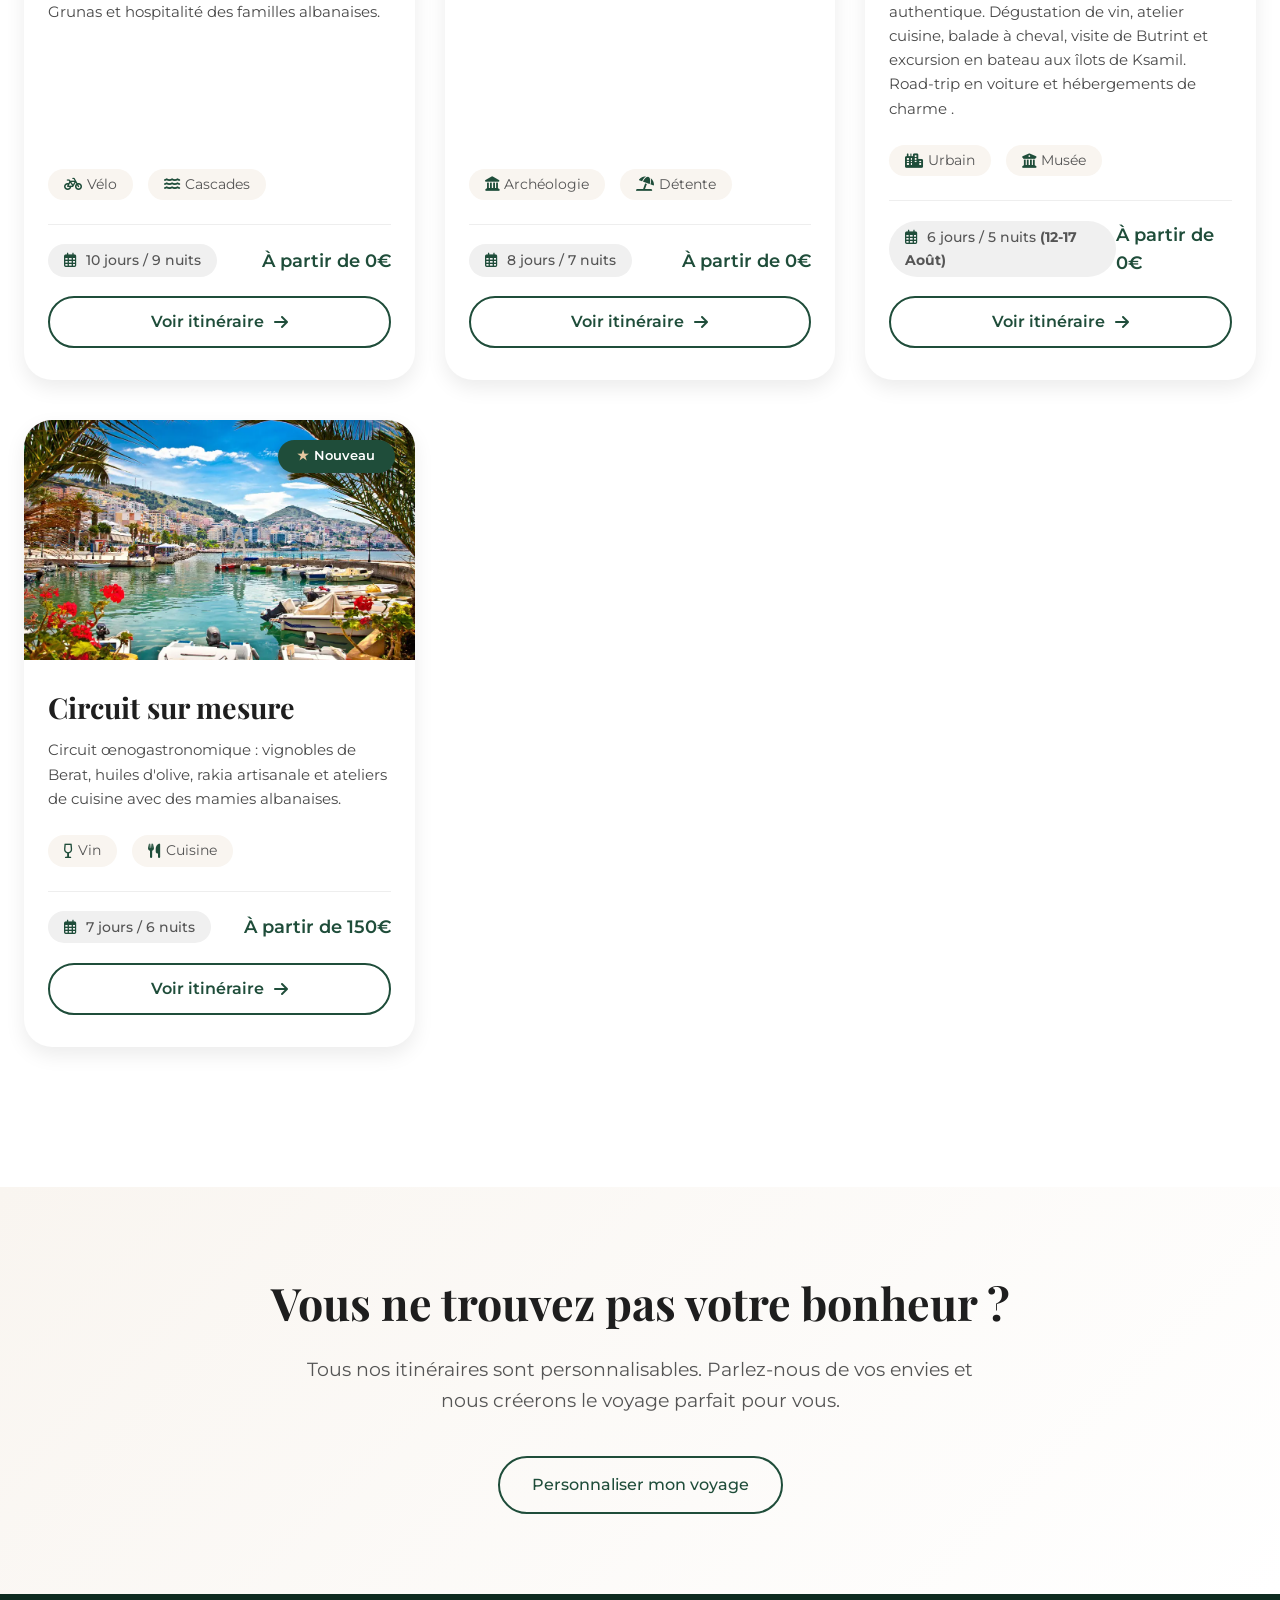
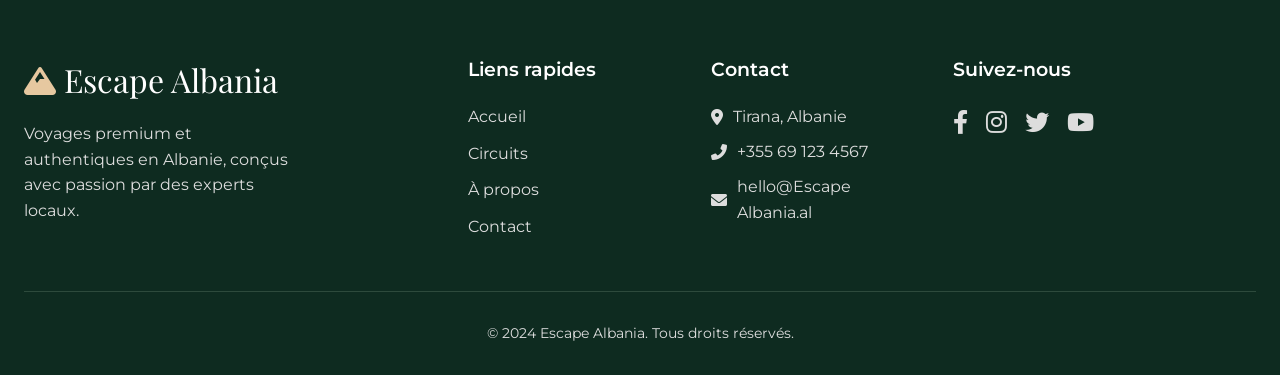
==== commit d4b292b2: "Update tours.html" ====
--- a/tours.html
+++ b/tours.html
@@ -84,10 +84,10 @@
                 <span><i class="fas fa-mountain"></i> Alpes</span>
               </div>
               <div class="tour-card__meta">
-                <span class="tour-card__duration"><i class="far fa-calendar-alt"></i> 15 jours / 14 nuits</span>
+                <span class="tour-card__duration"><i class="far fa-calendar-alt"></i> 14 jours / 13 nuits</span>
                 <span class="tour-card__price">À partir de 200€</span>
               </div>
-              <a href="tours-details/15jour.html" class="tour-card__btn">
+              <a href="tours-details/14jour.html" class="tour-card__btn">
                 Voir itinéraire <i class="fas fa-arrow-right"></i>
               </a>
             </div>
@@ -245,7 +245,7 @@
   </main>
 
   <!-- FOOTER -->
-  <footer class="footer">
+  <footer id="contact" class="footer">
     <div class="container">
       <div class="footer__grid">
         <div class="footer__col">
@@ -257,11 +257,10 @@
         <div class="footer__col">
           <h4 class="footer__title">Liens rapides</h4>
           <ul class="footer__links">
-            <li><a href="index.html">Accueil</a></li>
-            <li><a href="tours.html">Circuits</a></li>
-            <li><a href="index.html#about">À propos</a></li>
-            <li><a href="index.html#contact">Contact</a></li>
-            <li><a href="#">Blog</a></li>
+            <li><a href="#hero">Accueil</a></li>
+            <li><a href="/tours.html">Circuits</a></li>
+            <li><a href="#about">À propos</a></li>
+            <li><a href="#contact">Contact</a></li>
           </ul>
         </div>
         <div class="footer__col">
@@ -283,7 +282,7 @@
         </div>
       </div>
       <div class="footer__bottom">
-        <p>&copy; 2025 Escape Albania. Tous droits réservés.</p>
+        <p>&copy; 2024 Escape Albania. Tous droits réservés.</p>
       </div>
     </div>
   </footer>
@@ -301,4 +300,4 @@
     });
   </script>
 </body>
-</html>+</html>
